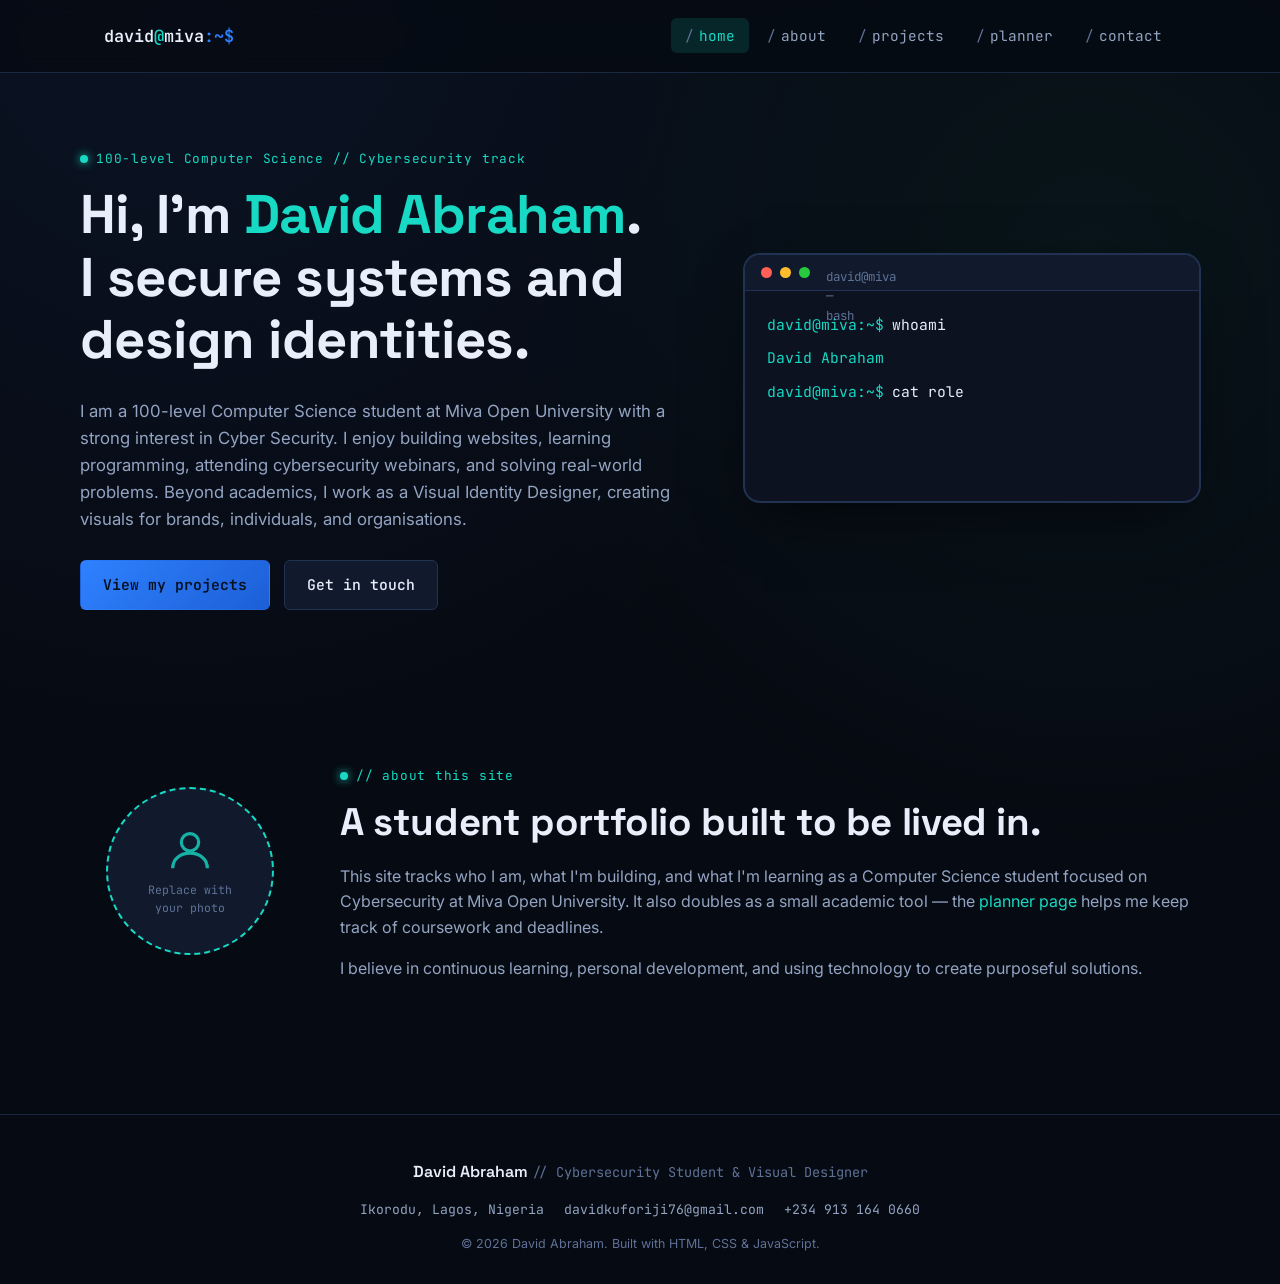
==== index.html @ 3a1177fa "Update index.html" ====
<!DOCTYPE html>
<html lang="en">
<head>
<meta charset="UTF-8">
<meta name="viewport" content="width=device-width, initial-scale=1.0">
<title>David Abraham — Cybersecurity Student &amp; Visual Designer</title>
<meta name="description" content="David Abraham is a Cybersecurity student at Miva Open University and a visual identity designer based in Lagos, Nigeria.">
<link rel="stylesheet" href="style.css">
</head>
<body>

<!-- ============ HEADER / NAVIGATION ============ -->
<header class="site-header">
  <nav class="navbar" aria-label="Primary navigation">
    <a href="index.html" class="logo">david<span class="accent">@</span>miva<span class="prompt">:~$</span></a>
    <button class="hamburger" id="hamburger" aria-label="Toggle menu" aria-expanded="false">
      <span></span><span></span><span></span>
    </button>
    <ul class="nav-links" id="navLinks">
      <li><a href="index.html">home</a></li>
      <li><a href="about.html">about</a></li>
      <li><a href="projects.html">projects</a></li>
      <li><a href="planner.html">planner</a></li>
      <li><a href="contact.html">contact</a></li>
    </ul>
  </nav>
</header>

<main>

  <!-- ============ HERO ============ -->
  <section class="hero container">
    <div class="hero-copy reveal">
      <p class="eyebrow">100-level Computer Science // Cybersecurity track</p>
      <h1>Hi, I'm <span class="highlight">David Abraham</span>.<br>I secure systems and design identities.</h1>
      <p class="section-lede">
        I am a 100-level Computer Science student at Miva Open University with a strong interest in
        Cyber Security. I enjoy building websites, learning programming, attending cybersecurity
        webinars, and solving real-world problems. Beyond academics, I work as a Visual Identity
        Designer, creating visuals for brands, individuals, and organisations.
      </p>
      <div class="hero-actions">
        <a href="projects.html" class="btn btn-primary">View my projects</a>
        <a href="contact.html" class="btn btn-ghost">Get in touch</a>
      </div>
    </div>

    <!-- Signature element: an animated terminal "boot" sequence -->
    <div class="terminal reveal" aria-hidden="false">
      <div class="terminal-bar">
        <span></span><span></span><span></span>
        <span class="terminal-title">david@miva — bash</span>
      </div>
      <div class="terminal-body" id="terminalBody"></div>
    </div>
  </section>

  <!-- ============ AVATAR + BIO EXCERPT ============ -->
  <section class="section-tight container">
    <div class="grid" style="grid-template-columns: 220px 1fr; gap: 40px; align-items: center;">
      <div class="reveal">
        <!-- Placeholder avatar — David, replace this block with an <img> of your own photo -->
        <div class="avatar-placeholder">
          <svg viewBox="0 0 24 24" fill="none" stroke="currentColor" stroke-width="1.5">
            <circle cx="12" cy="8" r="4"></circle>
            <path d="M4 20c0-4.4 3.6-7 8-7s8 2.6 8 7"></path>
          </svg>
          <span>Replace with<br>your photo</span>
        </div>
      </div>
      <div class="reveal">
        <p class="eyebrow">// about this site</p>
        <h2 class="section-title">A student portfolio built to be lived in.</h2>
        <p>
          This site tracks who I am, what I'm building, and what I'm learning as a Computer Science
          student focused on Cybersecurity at Miva Open University. It also doubles as a small
          academic tool — the <a href="planner.html" style="color: var(--color-accent-teal);">planner page</a>
          helps me keep track of coursework and deadlines.
        </p>
        <p>I believe in continuous learning, personal development, and using technology to create purposeful solutions.</p>
      </div>
    </div>
  </section>

</main>

<!-- ============ FOOTER ============ -->
<footer class="site-footer">
  <div class="container footer-content">
    <p class="footer-brand">David Abraham <span class="dim">// Cybersecurity Student &amp; Visual Designer</span></p>
    <ul class="footer-contact">
      <li>Ikorodu, Lagos, Nigeria</li>
      <li>davidkuforiji76@gmail.com</li>
      <li>+234 913 164 0660</li>
    </ul>
    <p class="footer-copy">&copy; 2026 David Abraham. Built with HTML, CSS &amp; JavaScript.</p>
  </div>
</footer>

<script src="script.js"></script>
</body>
</html>
---- style.css ----
/* =========================================================================
   COS 106 STUDENT PORTFOLIO — David Abraham
   Design direction: a cybersecurity student's terminal, rendered as a site.
   Palette: near-black navy base, elevated slate-navy surfaces, electric-blue
   + teal accents. Type: Space Grotesk (display), Inter (body),
   JetBrains Mono (labels / data / terminal chrome).
   ========================================================================= */

@import url('https://fonts.googleapis.com/css2?family=Space+Grotesk:wght@500;600;700&family=Inter:wght@400;500;600;700&family=JetBrains+Mono:wght@400;500;600&display=swap');

/* ---------- Design tokens ---------- */
:root{
  --color-bg: #060a12;
  --color-bg-elevated: #0c1220;
  --color-surface: #101a2c;
  --color-surface-2: #14203538;
  --color-border: #223252;
  --color-border-soft: #1a2740;
  --color-text: #e9eefb;
  --color-text-muted: #93a4c2;
  --color-text-dim: #5f7196;
  --color-accent-blue: #2f81ff;
  --color-accent-blue-soft: #2f81ff26;
  --color-accent-teal: #17d9c4;
  --color-accent-teal-soft: #17d9c422;
  --color-danger: #ff5470;
  --color-success: #17d9c4;

  --font-display: 'Space Grotesk', 'Segoe UI', sans-serif;
  --font-body: 'Inter', 'Segoe UI', sans-serif;
  --font-mono: 'JetBrains Mono', 'Consolas', monospace;

  --radius-sm: 6px;
  --radius-md: 10px;
  --radius-lg: 16px;

  --max-width: 1120px;
  --nav-height: 72px;

  --shadow-glow: 0 0 0 1px var(--color-border), 0 20px 60px -20px #000c;
  --transition-fast: 150ms ease;
  --transition-med: 300ms cubic-bezier(.2,.7,.2,1);
}

/* ---------- Reset ---------- */
*, *::before, *::after{ box-sizing: border-box; }
html{ scroll-behavior: smooth; }
body{
  margin: 0;
  background: var(--color-bg);
  background-image:
    radial-gradient(circle at 15% 0%, #12213f66 0%, transparent 45%),
    radial-gradient(circle at 85% 20%, #0d2b2a55 0%, transparent 40%);
  color: var(--color-text);
  font-family: var(--font-body);
  line-height: 1.6;
  -webkit-font-smoothing: antialiased;
}
img{ max-width: 100%; display: block; }
a{ color: inherit; text-decoration: none; }
ul{ list-style: none; margin: 0; padding: 0; }
h1,h2,h3,h4{ font-family: var(--font-display); line-height: 1.15; margin: 0 0 .5em; letter-spacing: -0.01em; }
p{ margin: 0 0 1em; color: var(--color-text-muted); }
button{ font-family: inherit; cursor: pointer; }
input, textarea{ font-family: inherit; }

:focus-visible{
  outline: 2px solid var(--color-accent-teal);
  outline-offset: 3px;
  border-radius: 4px;
}

@media (prefers-reduced-motion: reduce){
  *{ animation-duration: 0.001ms !important; animation-iteration-count: 1 !important; transition-duration: 0.001ms !important; scroll-behavior: auto !important; }
}

.container{
  max-width: var(--max-width);
  margin: 0 auto;
  padding: 0 24px;
}

.eyebrow{
  font-family: var(--font-mono);
  font-size: 0.8rem;
  letter-spacing: 0.06em;
  color: var(--color-accent-teal);
  display: inline-flex;
  align-items: center;
  gap: 8px;
  margin-bottom: 14px;
}
.eyebrow::before{ content: ''; width: 8px; height: 8px; border-radius: 50%; background: var(--color-accent-teal); box-shadow: 0 0 10px var(--color-accent-teal); }

.section{ padding: 88px 0; }
.section-tight{ padding: 56px 0; }
.section-title{ font-size: clamp(1.7rem, 3vw, 2.4rem); }
.section-lede{ max-width: 640px; color: var(--color-text-muted); font-size: 1.05rem; }

/* ---------- Buttons ---------- */
.btn{
  display: inline-flex;
  align-items: center;
  gap: 8px;
  padding: 12px 22px;
  border-radius: var(--radius-sm);
  font-family: var(--font-mono);
  font-size: 0.92rem;
  font-weight: 500;
  border: 1px solid var(--color-border);
  transition: transform var(--transition-fast), border-color var(--transition-fast), background var(--transition-fast), box-shadow var(--transition-fast);
}
.btn-primary{
  background: linear-gradient(135deg, var(--color-accent-blue), #1c5fd6);
  color: #051021;
  font-weight: 600;
  border-color: transparent;
}
.btn-primary:hover{ transform: translateY(-2px); box-shadow: 0 10px 26px -10px var(--color-accent-blue); }
.btn-ghost{ background: var(--color-surface); color: var(--color-text); }
.btn-ghost:hover{ border-color: var(--color-accent-teal); color: var(--color-accent-teal); }
.btn:active{ transform: translateY(0); }

/* ---------- Header / Nav ---------- */
.site-header{
  position: sticky;
  top: 0;
  z-index: 100;
  backdrop-filter: blur(10px);
  background: #060a12cc;
  border-bottom: 1px solid var(--color-border-soft);
}
.navbar{
  max-width: var(--max-width);
  margin: 0 auto;
  height: var(--nav-height);
  padding: 0 24px;
  display: flex;
  align-items: center;
  justify-content: space-between;
}
.logo{
  font-family: var(--font-mono);
  font-size: 1.05rem;
  font-weight: 600;
  color: var(--color-text);
}
.logo .accent{ color: var(--color-accent-teal); }
.logo .prompt{ color: var(--color-accent-blue); }

.nav-links{ display: flex; gap: 4px; align-items: center; }
.nav-links a{
  font-family: var(--font-mono);
  font-size: 0.9rem;
  color: var(--color-text-muted);
  padding: 8px 14px;
  border-radius: var(--radius-sm);
  position: relative;
  transition: color var(--transition-fast), background var(--transition-fast);
}
.nav-links a::before{ content: '/'; margin-right: 5px; color: var(--color-text-dim); }
.nav-links a:hover{ color: var(--color-text); background: var(--color-surface); }
.nav-links a.active{ color: var(--color-accent-teal); background: var(--color-accent-teal-soft); }

.hamburger{
  display: none;
  flex-direction: column;
  justify-content: center;
  gap: 5px;
  width: 40px;
  height: 40px;
  background: transparent;
  border: 1px solid var(--color-border);
  border-radius: var(--radius-sm);
}
.hamburger span{
  display: block;
  width: 18px;
  height: 2px;
  margin: 0 auto;
  background: var(--color-text);
  transition: transform var(--transition-med), opacity var(--transition-med);
}
.hamburger.open span:nth-child(1){ transform: translateY(7px) rotate(45deg); }
.hamburger.open span:nth-child(2){ opacity: 0; }
.hamburger.open span:nth-child(3){ transform: translateY(-7px) rotate(-45deg); }

/* ---------- Hero ---------- */
.hero{
  padding: 72px 0 96px;
  display: grid;
  grid-template-columns: 1.15fr 0.85fr;
  gap: 48px;
  align-items: center;
}
.hero-copy h1{
  font-size: clamp(2.1rem, 5vw, 3.4rem);
}
.hero-copy .highlight{ color: var(--color-accent-teal); }
.hero-actions{ display: flex; gap: 14px; margin-top: 28px; flex-wrap: wrap; }

/* Terminal boot animation — the site's signature element */
.terminal{
  background: var(--color-bg-elevated);
  border: 1px solid var(--color-border);
  border-radius: var(--radius-lg);
  box-shadow: var(--shadow-glow);
  overflow: hidden;
  font-family: var(--font-mono);
  animation: fadeInUp 700ms ease both;
}
.terminal-bar{
  display: flex;
  align-items: center;
  gap: 8px;
  padding: 12px 16px;
  background: var(--color-surface);
  border-bottom: 1px solid var(--color-border);
}
.terminal-bar span{ width: 11px; height: 11px; border-radius: 50%; display: inline-block; }
.terminal-bar span:nth-child(1){ background: #ff5f56; }
.terminal-bar span:nth-child(2){ background: #ffbd2e; }
.terminal-bar span:nth-child(3){ background: #27c93f; }
.terminal-bar .terminal-title{ margin-left: 8px; color: var(--color-text-dim); font-size: 0.78rem; }
.terminal-body{ padding: 22px; min-height: 210px; font-size: 0.92rem; }
.terminal-line{ margin-bottom: 10px; white-space: pre-wrap; }
.terminal-line .prompt-sign{ color: var(--color-accent-teal); margin-right: 8px; }
.terminal-line .out{ color: var(--color-text-muted); }
.terminal-line .ok{ color: var(--color-accent-teal); }
.cursor{
  display: inline-block;
  width: 8px;
  height: 1em;
  background: var(--color-accent-blue);
  vertical-align: text-bottom;
  animation: blink 1s steps(1) infinite;
}

@keyframes blink{ 50%{ opacity: 0; } }
@keyframes fadeInUp{ from{ opacity: 0; transform: translateY(16px); } to{ opacity: 1; transform: translateY(0); } }
@keyframes fadeIn{ from{ opacity: 0; } to{ opacity: 1; } }

.reveal{ opacity: 0; transform: translateY(18px); transition: opacity 700ms ease, transform 700ms ease; }
.reveal.is-visible{ opacity: 1; transform: translateY(0); }

/* ---------- Avatar placeholder ---------- */
.avatar-placeholder{
  width: 168px;
  height: 168px;
  border-radius: 50%;
  border: 2px dashed var(--color-accent-teal);
  display: flex;
  align-items: center;
  justify-content: center;
  flex-direction: column;
  gap: 4px;
  color: var(--color-text-dim);
  font-family: var(--font-mono);
  font-size: 0.72rem;
  text-align: center;
  background: var(--color-surface);
  margin: 0 auto 18px;
}
.avatar-placeholder svg{ width: 52px; height: 52px; color: var(--color-accent-teal); opacity: .8; }

/* ---------- Cards / grid ---------- */
.grid{ display: grid; gap: 24px; }
.grid-3{ grid-template-columns: repeat(3, 1fr); }
.grid-2{ grid-template-columns: repeat(2, 1fr); }

.card{
  background: var(--color-surface);
  border: 1px solid var(--color-border);
  border-radius: var(--radius-md);
  padding: 26px;
  transition: transform var(--transition-med), border-color var(--transition-med), box-shadow var(--transition-med);
}
.card:hover{ transform: translateY(-4px); border-color: var(--color-accent-blue); box-shadow: 0 16px 40px -20px #000a; }

.project-card{ padding: 0; overflow: hidden; display: flex; flex-direction: column; }
.project-thumb{
  aspect-ratio: 16/9;
  background:
    repeating-linear-gradient(135deg, #0e1830, #0e1830 10px, #101d3a 10px, #101d3a 20px);
  display: flex; align-items: center; justify-content: center;
  color: var(--color-text-dim);
  font-family: var(--font-mono);
  font-size: 0.78rem;
  border-bottom: 1px solid var(--color-border);
}
.project-body{ padding: 22px; display: flex; flex-direction: column; gap: 10px; flex: 1; }
.project-tags{ display: flex; gap: 8px; flex-wrap: wrap; margin-bottom: 4px; }
.tag{
  font-family: var(--font-mono);
  font-size: 0.72rem;
  padding: 3px 9px;
  border-radius: 100px;
  background: var(--color-accent-blue-soft);
  color: var(--color-accent-blue);
  border: 1px solid #2f81ff40;
}
.project-link{
  margin-top: auto;
  font-family: var(--font-mono);
  font-size: 0.85rem;
  color: var(--color-accent-teal);
  display: inline-flex;
  align-items: center;
  gap: 6px;
}
.project-link::after{ content: '→'; transition: transform var(--transition-fast); }
.project-link:hover::after{ transform: translateX(4px); }

/* ---------- Skills ---------- */
.skill-bars{ display: flex; flex-direction: column; gap: 18px; }
.skill-bar-row{ display: grid; grid-template-columns: 140px 1fr 48px; align-items: center; gap: 14px; }
.skill-bar-label{ font-family: var(--font-mono); font-size: 0.88rem; }
.skill-bar-track{
  height: 8px;
  background: var(--color-bg-elevated);
  border: 1px solid var(--color-border);
  border-radius: 100px;
  overflow: hidden;
}
.skill-bar-fill{
  height: 100%;
  border-radius: 100px;
  background: linear-gradient(90deg, var(--color-accent-blue), var(--color-accent-teal));
  width: 0%;
  transition: width 1100ms cubic-bezier(.2,.7,.2,1);
}
.skill-bar-pct{ font-family: var(--font-mono); font-size: 0.8rem; color: var(--color-text-dim); text-align: right; }

.badge-list{ display: flex; flex-wrap: wrap; gap: 10px; }
.badge{
  font-family: var(--font-mono);
  font-size: 0.82rem;
  padding: 8px 14px;
  border-radius: var(--radius-sm);
  background: var(--color-bg-elevated);
  border: 1px solid var(--color-border);
  color: var(--color-text-muted);
}

/* ---------- Table ---------- */
.table-wrap{ overflow-x: auto; border: 1px solid var(--color-border); border-radius: var(--radius-md); }
table{ width: 100%; border-collapse: collapse; font-size: 0.92rem; min-width: 480px; }
thead th{
  text-align: left;
  font-family: var(--font-mono);
  font-weight: 600;
  color: var(--color-accent-teal);
  background: var(--color-bg-elevated);
  padding: 12px 16px;
  border-bottom: 1px solid var(--color-border);
}
tbody td{ padding: 12px 16px; border-bottom: 1px solid var(--color-border-soft); color: var(--color-text-muted); }
tbody tr:last-child td{ border-bottom: none; }
tbody tr:hover{ background: var(--color-surface-2); }

/* ---------- Timeline (About) ---------- */
.timeline{ display: flex; flex-direction: column; gap: 0; border-left: 2px solid var(--color-border); margin-left: 6px; }
.timeline-item{ position: relative; padding: 0 0 30px 28px; }
.timeline-item::before{
  content: ''; position: absolute; left: -7px; top: 4px;
  width: 12px; height: 12px; border-radius: 50%;
  background: var(--color-accent-teal); box-shadow: 0 0 0 4px var(--color-bg);
}
.timeline-item h3{ font-size: 1.05rem; margin-bottom: 4px; }
.timeline-item .meta{ font-family: var(--font-mono); font-size: 0.78rem; color: var(--color-text-dim); margin-bottom: 6px; display: block; }

/* ---------- Lists ---------- */
.list-check{ display: flex; flex-direction: column; gap: 10px; }
.list-check li{ display: flex; gap: 10px; color: var(--color-text-muted); }
.list-check li::before{ content: '▹'; color: var(--color-accent-blue); }

/* ---------- Forms ---------- */
.form{ display: flex; flex-direction: column; gap: 20px; }
.field{ display: flex; flex-direction: column; gap: 8px; }
.field label{ font-family: var(--font-mono); font-size: 0.82rem; color: var(--color-text-muted); }
.field input, .field textarea{
  background: var(--color-bg-elevated);
  border: 1px solid var(--color-border);
  border-radius: var(--radius-sm);
  padding: 12px 14px;
  color: var(--color-text);
  font-size: 0.95rem;
  transition: border-color var(--transition-fast), box-shadow var(--transition-fast);
}
.field input:focus, .field textarea:focus{
  outline: none;
  border-color: var(--color-accent-blue);
  box-shadow: 0 0 0 3px var(--color-accent-blue-soft);
}
.field.has-error input, .field.has-error textarea{ border-color: var(--color-danger); }
.field-error{
  font-family: var(--font-mono);
  font-size: 0.78rem;
  color: var(--color-danger);
  min-height: 1em;
}
.form-success{
  display: none;
  align-items: center;
  gap: 10px;
  padding: 14px 18px;
  border-radius: var(--radius-sm);
  border: 1px solid var(--color-accent-teal);
  background: var(--color-accent-teal-soft);
  color: var(--color-accent-teal);
  font-family: var(--font-mono);
  font-size: 0.88rem;
}
.form-success.show{ display: flex; animation: fadeIn 400ms ease; }

/* ---------- Contact page layout ---------- */
.contact-grid{ display: grid; grid-template-columns: 1fr 1.3fr; gap: 40px; align-items: start; }
.contact-info-list{ display: flex; flex-direction: column; gap: 18px; margin-top: 20px; }
.contact-info-item{ display: flex; gap: 14px; align-items: flex-start; }
.contact-info-icon{
  width: 40px; height: 40px; border-radius: var(--radius-sm);
  background: var(--color-bg-elevated); border: 1px solid var(--color-border);
  display: flex; align-items: center; justify-content: center; flex-shrink: 0;
  color: var(--color-accent-teal);
}
.contact-info-item h4{ font-size: 0.95rem; margin-bottom: 2px; }
.contact-info-item p{ margin: 0; font-family: var(--font-mono); font-size: 0.85rem; }

/* ---------- Planner ---------- */
.planner-panel{ background: var(--color-surface); border: 1px solid var(--color-border); border-radius: var(--radius-lg); padding: 28px; }
.planner-input-row{ display: flex; gap: 12px; margin-bottom: 22px; }
.planner-input-row input{
  flex: 1;
  background: var(--color-bg-elevated);
  border: 1px solid var(--color-border);
  border-radius: var(--radius-sm);
  padding: 13px 16px;
  color: var(--color-text);
  font-size: 0.95rem;
}
.planner-input-row input:focus{ outline: none; border-color: var(--color-accent-blue); box-shadow: 0 0 0 3px var(--color-accent-blue-soft); }
.planner-meta{ display: flex; justify-content: space-between; align-items: center; margin-bottom: 14px; font-family: var(--font-mono); font-size: 0.82rem; color: var(--color-text-dim); }
.planner-meta #taskCount .num{ color: var(--color-accent-teal); font-weight: 600; }
.planner-filters{ display: flex; gap: 8px; }
.filter-btn{
  font-family: var(--font-mono); font-size: 0.78rem; padding: 6px 12px;
  border-radius: 100px; border: 1px solid var(--color-border); background: transparent; color: var(--color-text-muted);
  transition: all var(--transition-fast);
}
.filter-btn.active{ background: var(--color-accent-blue-soft); border-color: var(--color-accent-blue); color: var(--color-accent-blue); }

.task-list{ display: flex; flex-direction: column; gap: 10px; min-height: 60px; }
.task-item{
  display: flex; align-items: center; gap: 14px;
  background: var(--color-bg-elevated);
  border: 1px solid var(--color-border);
  border-radius: var(--radius-sm);
  padding: 13px 14px;
  animation: fadeInUp 300ms ease both;
}
.task-check{
  width: 20px; height: 20px; border-radius: 5px;
  border: 2px solid var(--color-border);
  display: flex; align-items: center; justify-content: center;
  flex-shrink: 0; background: transparent; color: var(--color-bg);
  transition: all var(--transition-fast);
}
.task-check.checked{ background: var(--color-accent-teal); border-color: var(--color-accent-teal); }
.task-text{ flex: 1; font-size: 0.95rem; word-break: break-word; }
.task-item.completed .task-text{ text-decoration: line-through; color: var(--color-text-dim); }
.task-delete{
  background: transparent; border: none; color: var(--color-text-dim);
  width: 30px; height: 30px; border-radius: var(--radius-sm);
  display: flex; align-items: center; justify-content: center;
  transition: all var(--transition-fast);
}
.task-delete:hover{ color: var(--color-danger); background: #ff547022; }
.planner-empty{
  text-align: center; padding: 40px 20px; color: var(--color-text-dim);
  font-family: var(--font-mono); font-size: 0.85rem;
}

/* ---------- Multimedia block ---------- */
.media-block{
  background: var(--color-surface); border: 1px solid var(--color-border);
  border-radius: var(--radius-md); padding: 24px; display: flex; align-items: center; gap: 20px; flex-wrap: wrap;
}
.media-block audio{ flex: 1; min-width: 220px; }
.media-note{ font-family: var(--font-mono); font-size: 0.78rem; color: var(--color-text-dim); }

.visually-hidden{
  position: absolute; width: 1px; height: 1px; padding: 0; margin: -1px;
  overflow: hidden; clip: rect(0,0,0,0); white-space: nowrap; border: 0;
}

/* ---------- Video placeholder (multimedia element) ---------- */
.video-placeholder{
  aspect-ratio: 16/9;
  max-width: 480px;
  background: repeating-linear-gradient(135deg, #0e1830, #0e1830 10px, #101d3a 10px, #101d3a 20px);
  border: 1px dashed var(--color-accent-blue);
  border-radius: var(--radius-md);
  display: flex;
  align-items: center;
  justify-content: center;
  flex-direction: column;
  gap: 10px;
  color: var(--color-text-dim);
  font-family: var(--font-mono);
  font-size: 0.8rem;
  text-align: center;
  padding: 20px;
}
.video-placeholder svg{ width: 40px; height: 40px; color: var(--color-accent-blue); }

/* ---------- Footer ---------- */
.site-footer{
  border-top: 1px solid var(--color-border-soft);
  padding: 44px 0 30px;
  margin-top: 60px;
}
.footer-content{ display: flex; flex-direction: column; gap: 14px; align-items: center; text-align: center; }
.footer-brand{ font-family: var(--font-display); font-weight: 600; color: var(--color-text); margin: 0; }
.footer-brand .dim{ font-family: var(--font-mono); font-weight: 400; color: var(--color-text-dim); font-size: 0.85rem; }
.footer-contact{ display: flex; gap: 20px; flex-wrap: wrap; justify-content: center; font-family: var(--font-mono); font-size: 0.82rem; color: var(--color-text-muted); }
.footer-copy{ font-size: 0.78rem; color: var(--color-text-dim); margin: 0; }

/* ---------- Page header (non-home pages) ---------- */
.page-header{ padding: 56px 0 20px; }
.page-header h1{ font-size: clamp(1.8rem, 4vw, 2.6rem); }

/* ---------- Responsive ---------- */
@media (max-width: 900px){
  .hero{ grid-template-columns: 1fr; }
  .grid-3{ grid
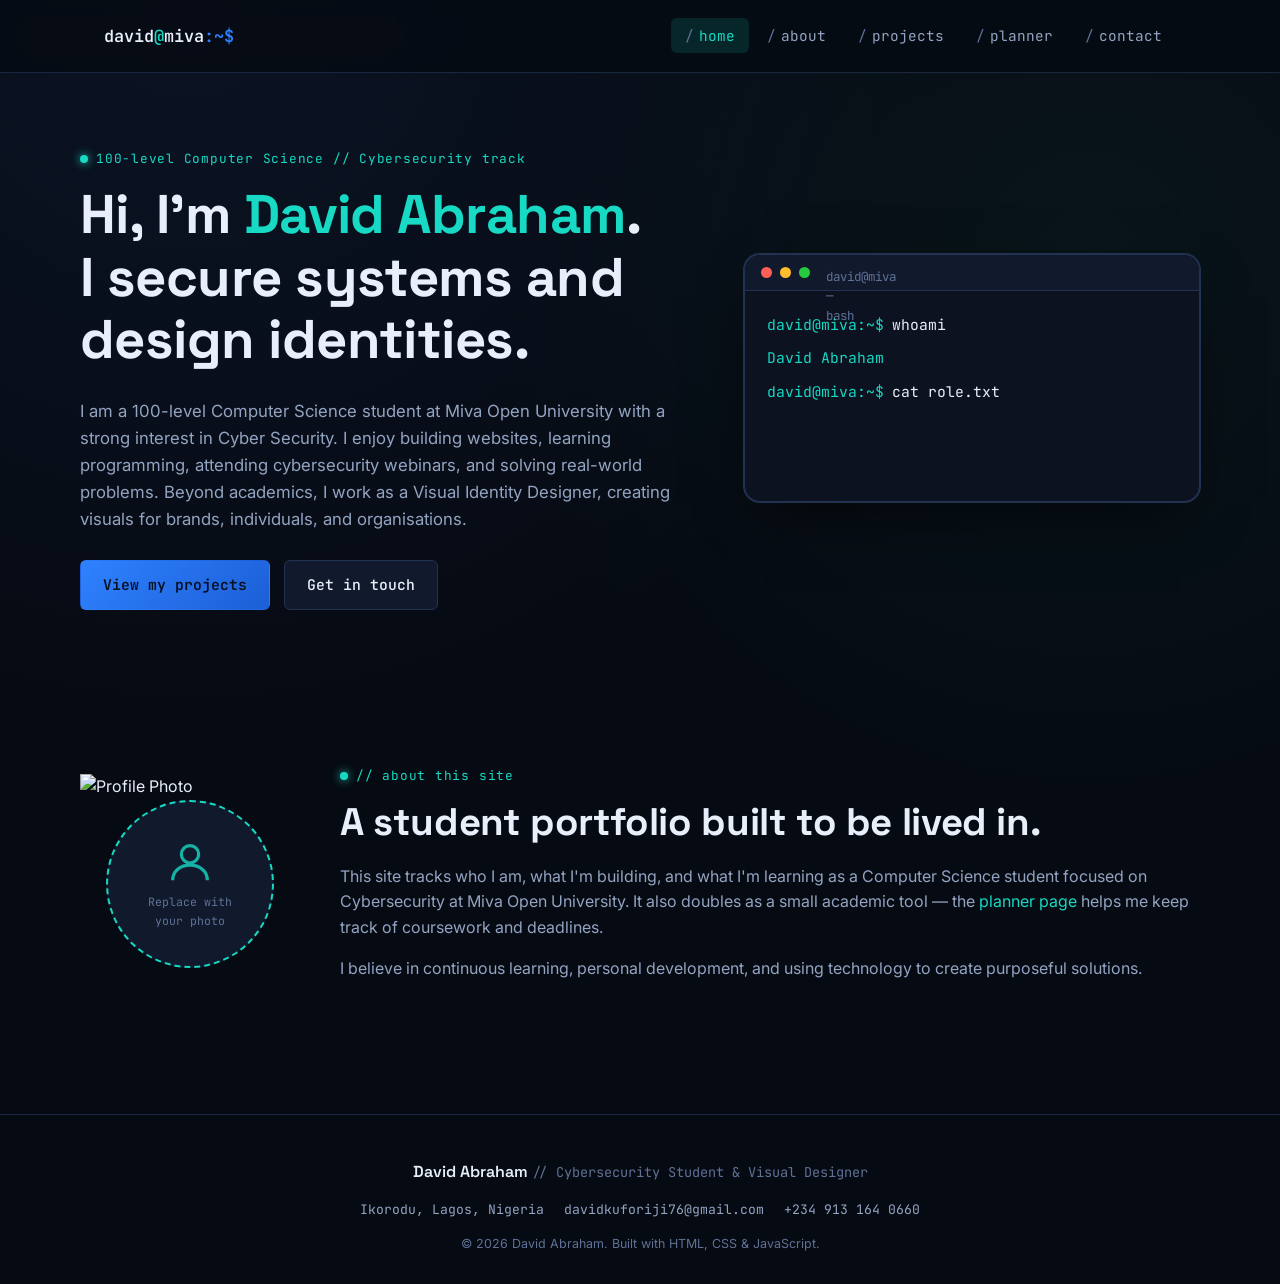
==== commit e138edca: "Update index.html" ====
--- a/index.html
+++ b/index.html
@@ -59,7 +59,7 @@
   <section class="section-tight container">
     <div class="grid" style="grid-template-columns: 220px 1fr; gap: 40px; align-items: center;">
       <div class="reveal">
-        <!-- Placeholder avatar — David, replace this block with an <img> of your own photo -->
+        <img src="Project.jph" alt="Profile Photo">
         <div class="avatar-placeholder">
           <svg viewBox="0 0 24 24" fill="none" stroke="currentColor" stroke-width="1.5">
             <circle cx="12" cy="8" r="4"></circle>
@@ -99,4 +99,4 @@
 
 <script src="script.js"></script>
 </body>
-</html>+</html>
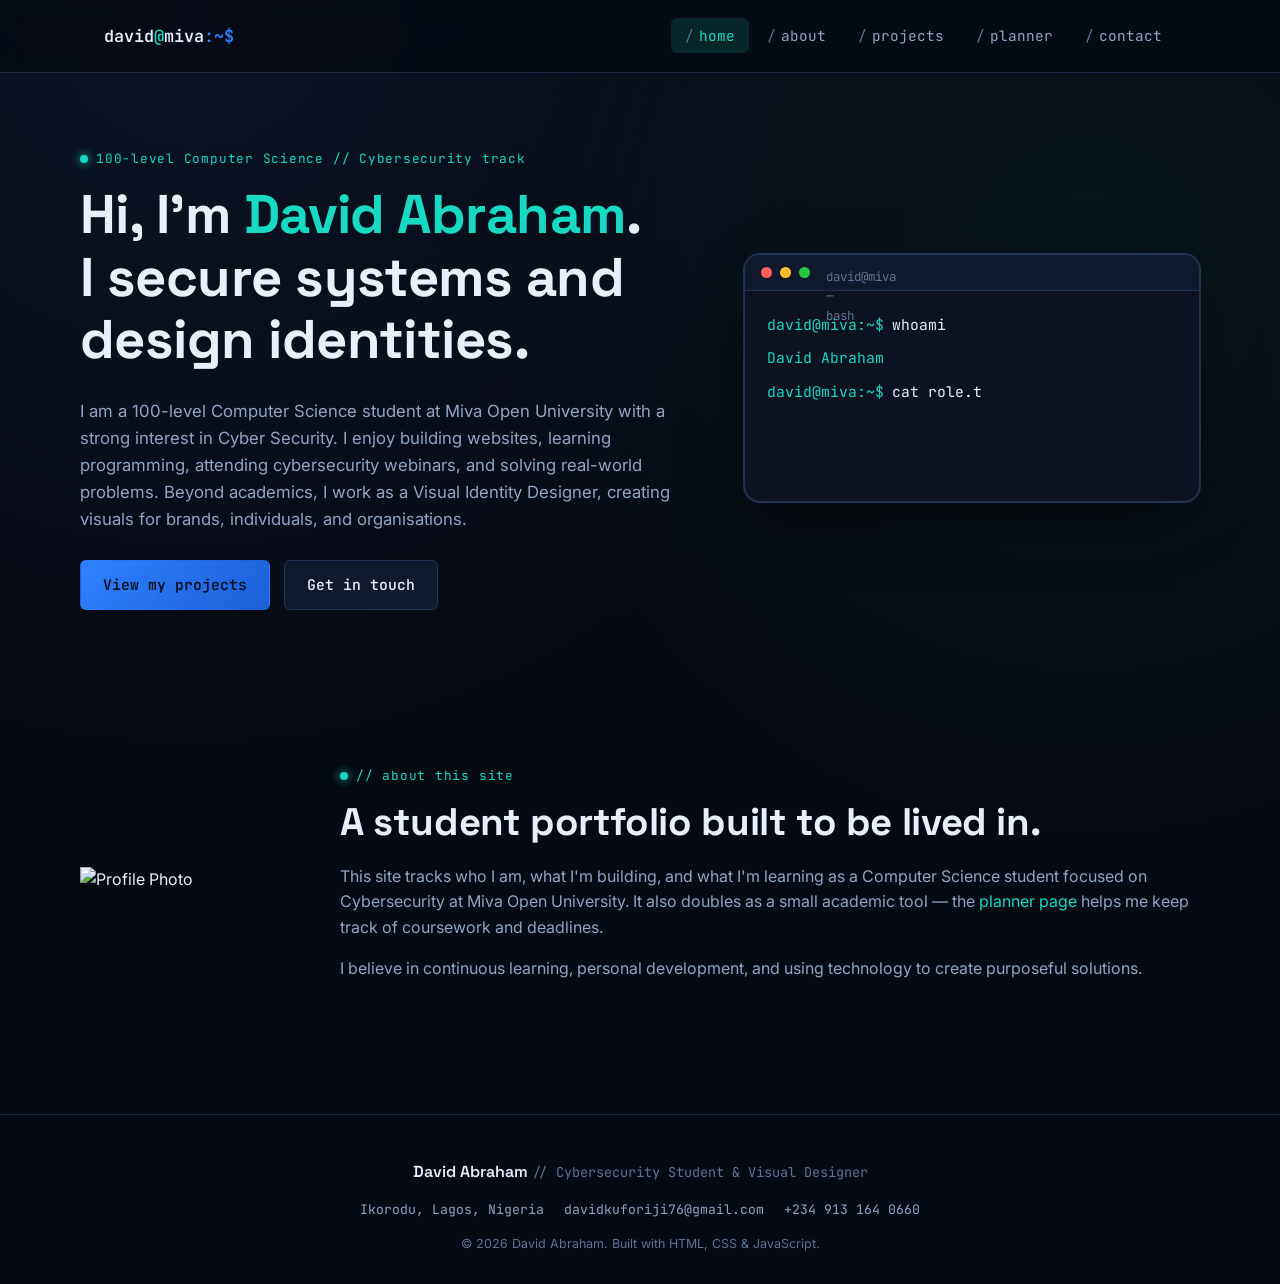
==== commit 6766d03f: "Update index.html" ====
--- a/index.html
+++ b/index.html
@@ -59,14 +59,8 @@
   <section class="section-tight container">
     <div class="grid" style="grid-template-columns: 220px 1fr; gap: 40px; align-items: center;">
       <div class="reveal">
-        <img src="Project.jph" alt="Profile Photo">
-        <div class="avatar-placeholder">
-          <svg viewBox="0 0 24 24" fill="none" stroke="currentColor" stroke-width="1.5">
-            <circle cx="12" cy="8" r="4"></circle>
-            <path d="M4 20c0-4.4 3.6-7 8-7s8 2.6 8 7"></path>
-          </svg>
-          <span>Replace with<br>your photo</span>
-        </div>
+        
+        <img src="Project.jpg" alt="Profile Photo" class="avatar-photo">
       </div>
       <div class="reveal">
         <p class="eyebrow">// about this site</p>
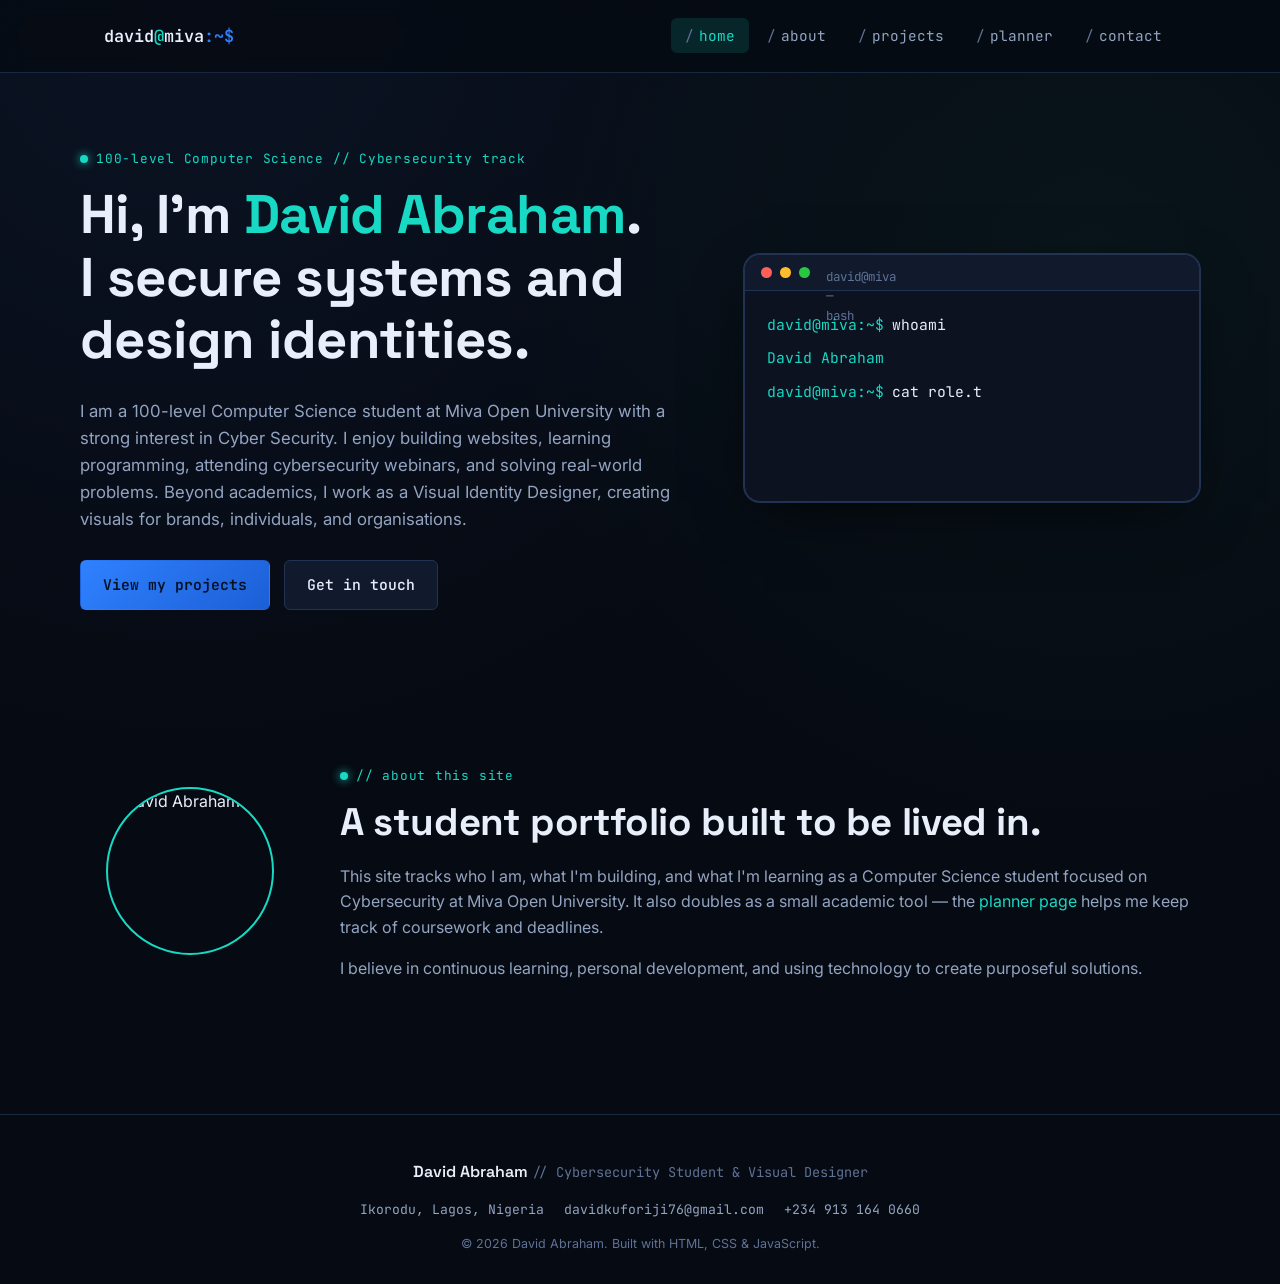
==== commit 20c49583: "Update index.html" ====
--- a/index.html
+++ b/index.html
@@ -19,7 +19,7 @@
     <ul class="nav-links" id="navLinks">
       <li><a href="index.html">home</a></li>
       <li><a href="about.html">about</a></li>
-      <li><a href="projects.html">projects</a></li>
+      <li><a href="project.html">projects</a></li>
       <li><a href="planner.html">planner</a></li>
       <li><a href="contact.html">contact</a></li>
     </ul>
@@ -59,8 +59,8 @@
   <section class="section-tight container">
     <div class="grid" style="grid-template-columns: 220px 1fr; gap: 40px; align-items: center;">
       <div class="reveal">
-        
-        <img src="Project.jpg" alt="Profile Photo" class="avatar-photo">
+        <!-- Profile photo — file must sit in the same folder as this HTML file -->
+        <img src="Project.jpg" alt="David Abraham" class="avatar-photo">
       </div>
       <div class="reveal">
         <p class="eyebrow">// about this site</p>
@@ -93,4 +93,4 @@
 
 <script src="script.js"></script>
 </body>
-</html>
+</html>
--- a/style.css
+++ b/style.css
@@ -25,7 +25,7 @@
   --color-accent-teal-soft: #17d9c422;
   --color-danger: #ff5470;
   --color-success: #17d9c4;
-
+   
   --font-display: 'Space Grotesk', 'Segoe UI', sans-serif;
   --font-body: 'Inter', 'Segoe UI', sans-serif;
   --font-mono: 'JetBrains Mono', 'Consolas', monospace;
@@ -243,6 +243,16 @@
 .reveal{ opacity: 0; transform: translateY(18px); transition: opacity 700ms ease, transform 700ms ease; }
 .reveal.is-visible{ opacity: 1; transform: translateY(0); }
 
+.avatar-photo{
+  width: 168px;
+  height: 168px;
+  border-radius: 50%;
+  object-fit: cover;
+  border: 2px solid var(--color-accent-teal);
+  margin: 0 auto 18px;
+  display: block;
+}
+
 /* ---------- Avatar placeholder ---------- */
 .avatar-placeholder{
   width: 168px;
@@ -532,4 +542,4 @@
 /* ---------- Responsive ---------- */
 @media (max-width: 900px){
   .hero{ grid-template-columns: 1fr; }
-  .grid-3{ grid+  .grid-3{ grid
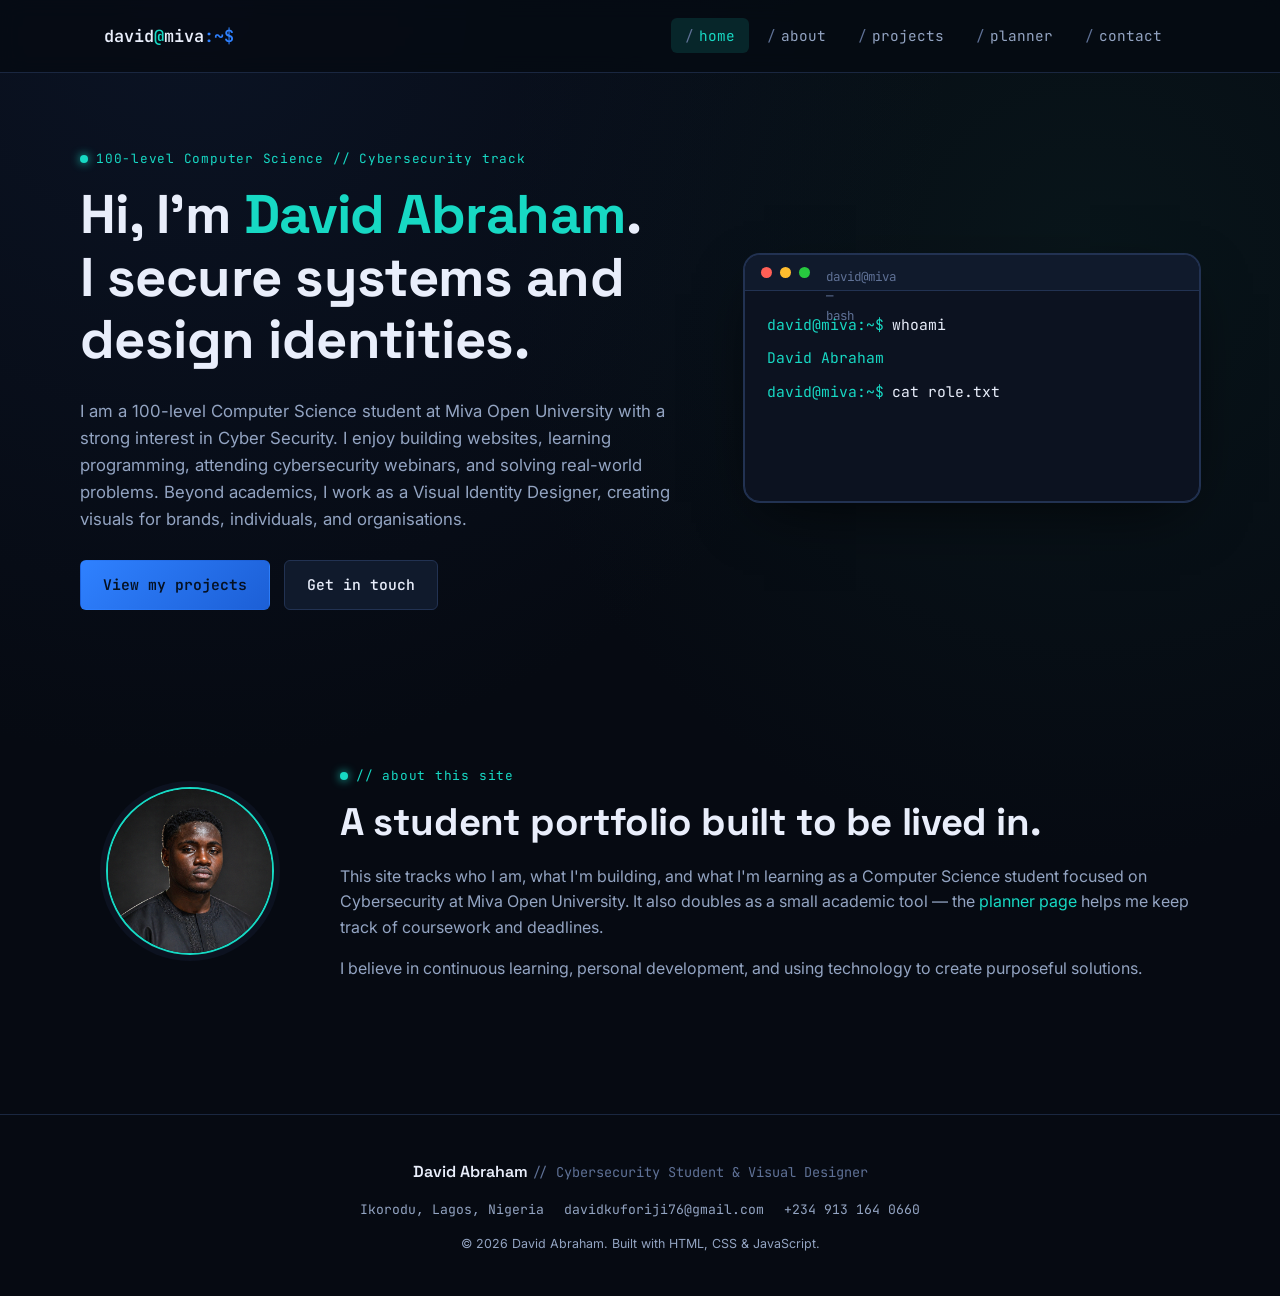
==== commit 94c6925b: "Update index.html" ====
--- a/index.html
+++ b/index.html
@@ -60,7 +60,7 @@
     <div class="grid" style="grid-template-columns: 220px 1fr; gap: 40px; align-items: center;">
       <div class="reveal">
         <!-- Profile photo — file must sit in the same folder as this HTML file -->
-        <img src="Project.jpg" alt="David Abraham" class="avatar-photo">
+        <img src="/Project.jpg" alt="David Abraham" class="avatar-photo">
       </div>
       <div class="reveal">
         <p class="eyebrow">// about this site</p>
@@ -93,4 +93,4 @@
 
 <script src="script.js"></script>
 </body>
-</html>+</html>
--- a/style.css
+++ b/style.css
@@ -25,7 +25,7 @@
   --color-accent-teal-soft: #17d9c422;
   --color-danger: #ff5470;
   --color-success: #17d9c4;
-   
+
   --font-display: 'Space Grotesk', 'Segoe UI', sans-serif;
   --font-body: 'Inter', 'Segoe UI', sans-serif;
   --font-mono: 'JetBrains Mono', 'Consolas', monospace;
@@ -243,16 +243,6 @@
 .reveal{ opacity: 0; transform: translateY(18px); transition: opacity 700ms ease, transform 700ms ease; }
 .reveal.is-visible{ opacity: 1; transform: translateY(0); }
 
-.avatar-photo{
-  width: 168px;
-  height: 168px;
-  border-radius: 50%;
-  object-fit: cover;
-  border: 2px solid var(--color-accent-teal);
-  margin: 0 auto 18px;
-  display: block;
-}
-
 /* ---------- Avatar placeholder ---------- */
 .avatar-placeholder{
   width: 168px;
@@ -272,6 +262,18 @@
   margin: 0 auto 18px;
 }
 .avatar-placeholder svg{ width: 52px; height: 52px; color: var(--color-accent-teal); opacity: .8; }
+
+/* Real profile photo — used once the placeholder above is replaced with an <img> */
+.avatar-photo{
+  width: 168px;
+  height: 168px;
+  border-radius: 50%;
+  object-fit: cover;
+  border: 2px solid var(--color-accent-teal);
+  box-shadow: 0 0 0 6px var(--color-bg-elevated);
+  margin: 0 auto 18px;
+  display: block;
+}
 
 /* ---------- Cards / grid ---------- */
 .grid{ display: grid; gap: 24px; }
@@ -533,13 +535,4 @@
 .footer-brand{ font-family: var(--font-display); font-weight: 600; color: var(--color-text); margin: 0; }
 .footer-brand .dim{ font-family: var(--font-mono); font-weight: 400; color: var(--color-text-dim); font-size: 0.85rem; }
 .footer-contact{ display: flex; gap: 20px; flex-wrap: wrap; justify-content: center; font-family: var(--font-mono); font-size: 0.82rem; color: var(--color-text-muted); }
-.footer-copy{ font-size: 0.78rem; color: var(--color-text-dim); margin: 0; }
-
-/* ---------- Page header (non-home pages) ---------- */
-.page-header{ padding: 56px 0 20px; }
-.page-header h1{ font-size: clamp(1.8rem, 4vw, 2.6rem); }
-
-/* ---------- Responsive ---------- */
-@media (max-width: 900px){
-  .hero{ grid-template-columns: 1fr; }
-  .grid-3{ grid
+.footer-copy{ font-size: 0.78rem; co
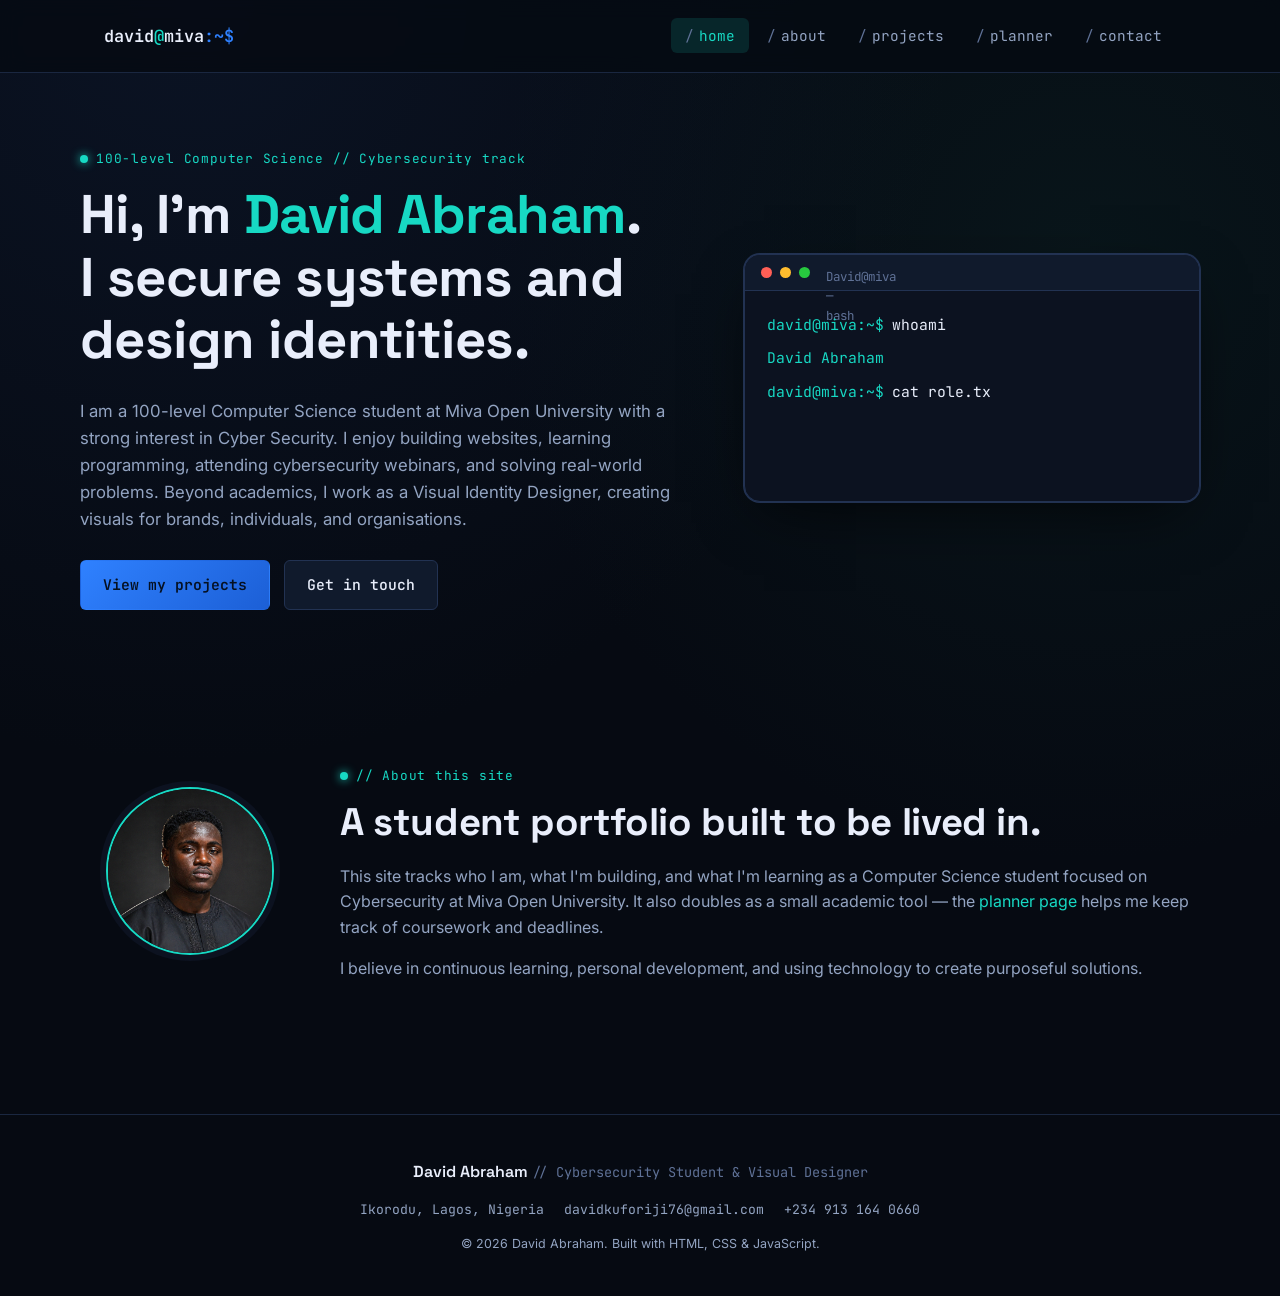
==== commit 30d8d684: "Update index.html" ====
--- a/index.html
+++ b/index.html
@@ -49,7 +49,7 @@
     <div class="terminal reveal" aria-hidden="false">
       <div class="terminal-bar">
         <span></span><span></span><span></span>
-        <span class="terminal-title">david@miva — bash</span>
+        <span class="terminal-title">David@miva — bash</span>
       </div>
       <div class="terminal-body" id="terminalBody"></div>
     </div>
@@ -59,11 +59,11 @@
   <section class="section-tight container">
     <div class="grid" style="grid-template-columns: 220px 1fr; gap: 40px; align-items: center;">
       <div class="reveal">
-        <!-- Profile photo — file must sit in the same folder as this HTML file -->
+        <!-- Profile photo — This is my image source link -->
         <img src="/Project.jpg" alt="David Abraham" class="avatar-photo">
       </div>
       <div class="reveal">
-        <p class="eyebrow">// about this site</p>
+        <p class="eyebrow">// About this site</p>
         <h2 class="section-title">A student portfolio built to be lived in.</h2>
         <p>
           This site tracks who I am, what I'm building, and what I'm learning as a Computer Science
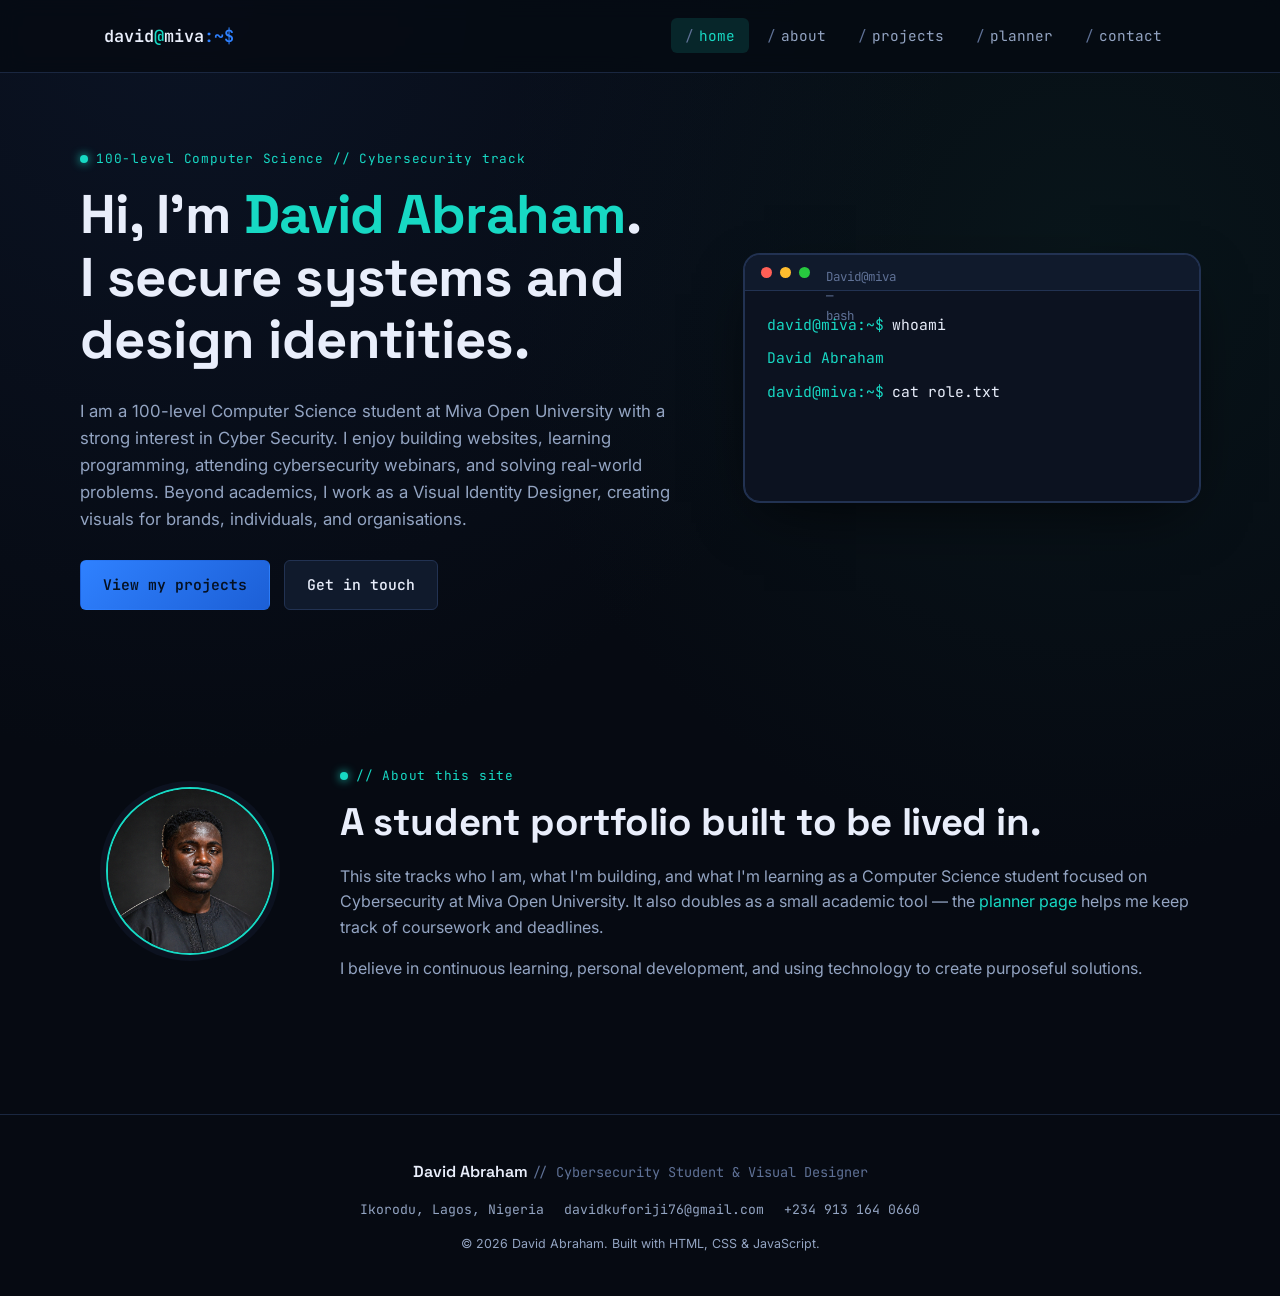
==== commit 0caddcd6: "Update index.html" ====
--- a/index.html
+++ b/index.html
@@ -60,7 +60,7 @@
     <div class="grid" style="grid-template-columns: 220px 1fr; gap: 40px; align-items: center;">
       <div class="reveal">
         <!-- Profile photo — This is my image source link -->
-        <img src="/Project.jpg" alt="David Abraham" class="avatar-photo">
+        <img src="./Project.jpg" alt="David Abraham" class="avatar-photo">
       </div>
       <div class="reveal">
         <p class="eyebrow">// About this site</p>
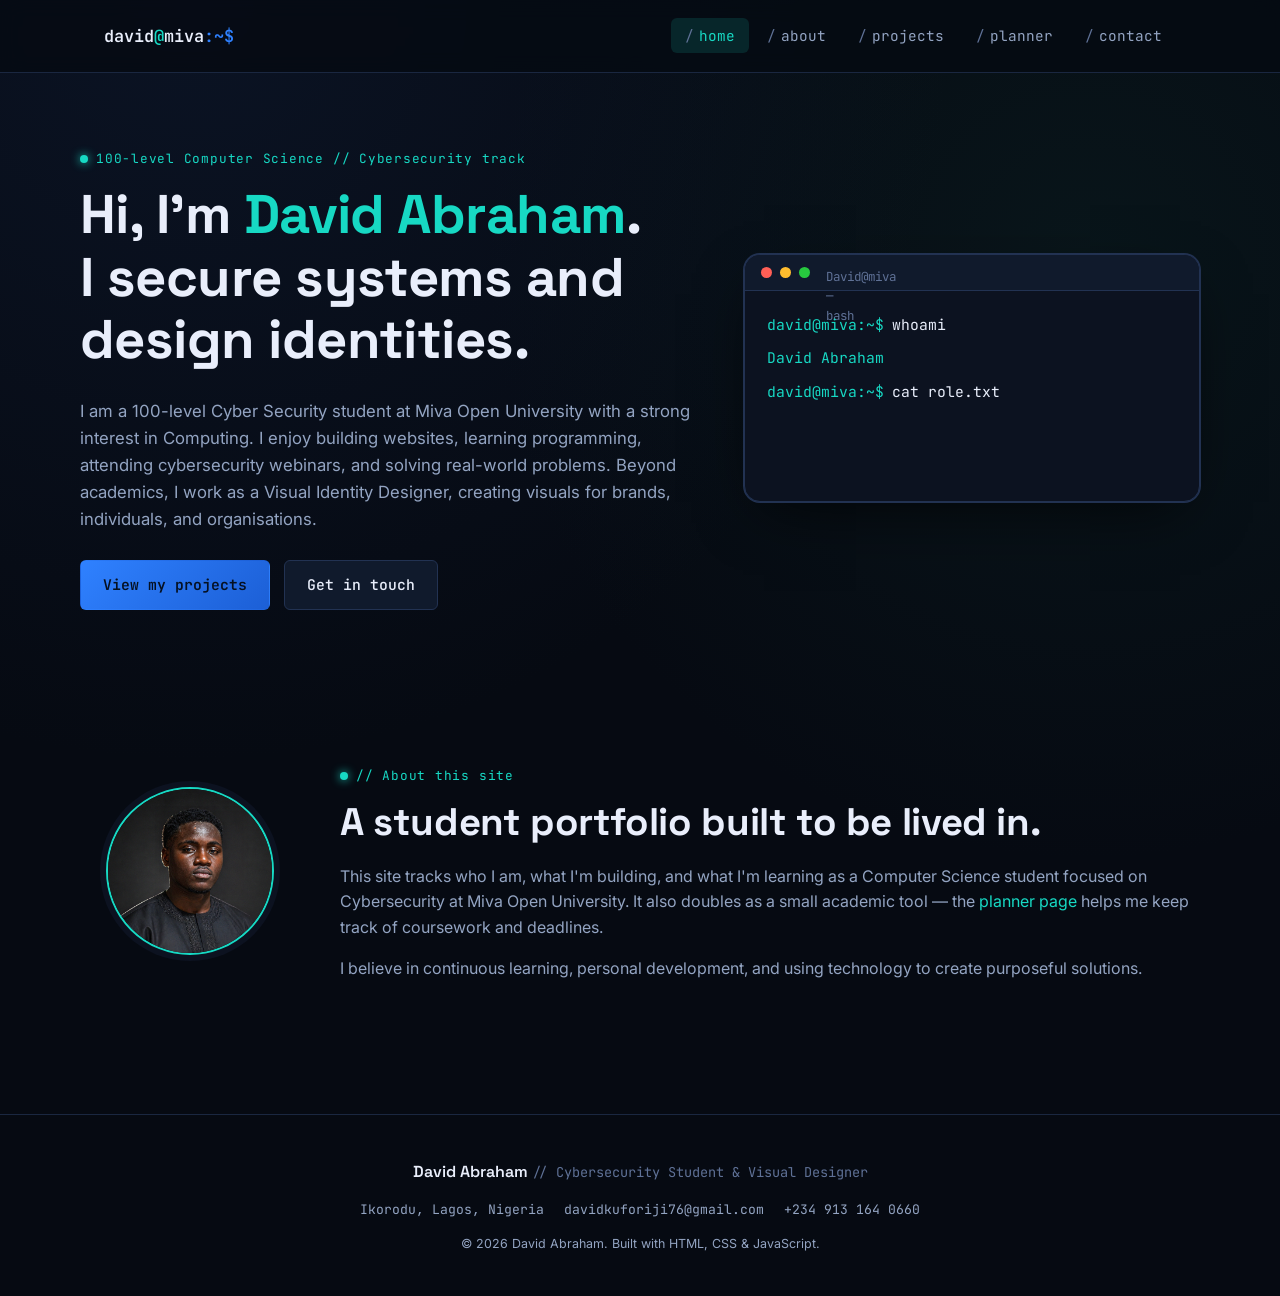
==== commit ee46e431: "Update index.html" ====
--- a/index.html
+++ b/index.html
@@ -34,8 +34,8 @@
       <p class="eyebrow">100-level Computer Science // Cybersecurity track</p>
       <h1>Hi, I'm <span class="highlight">David Abraham</span>.<br>I secure systems and design identities.</h1>
       <p class="section-lede">
-        I am a 100-level Computer Science student at Miva Open University with a strong interest in
-        Cyber Security. I enjoy building websites, learning programming, attending cybersecurity
+        I am a 100-level Cyber Security student at Miva Open University with a strong interest in
+        Computing. I enjoy building websites, learning programming, attending cybersecurity
         webinars, and solving real-world problems. Beyond academics, I work as a Visual Identity
         Designer, creating visuals for brands, individuals, and organisations.
       </p>
